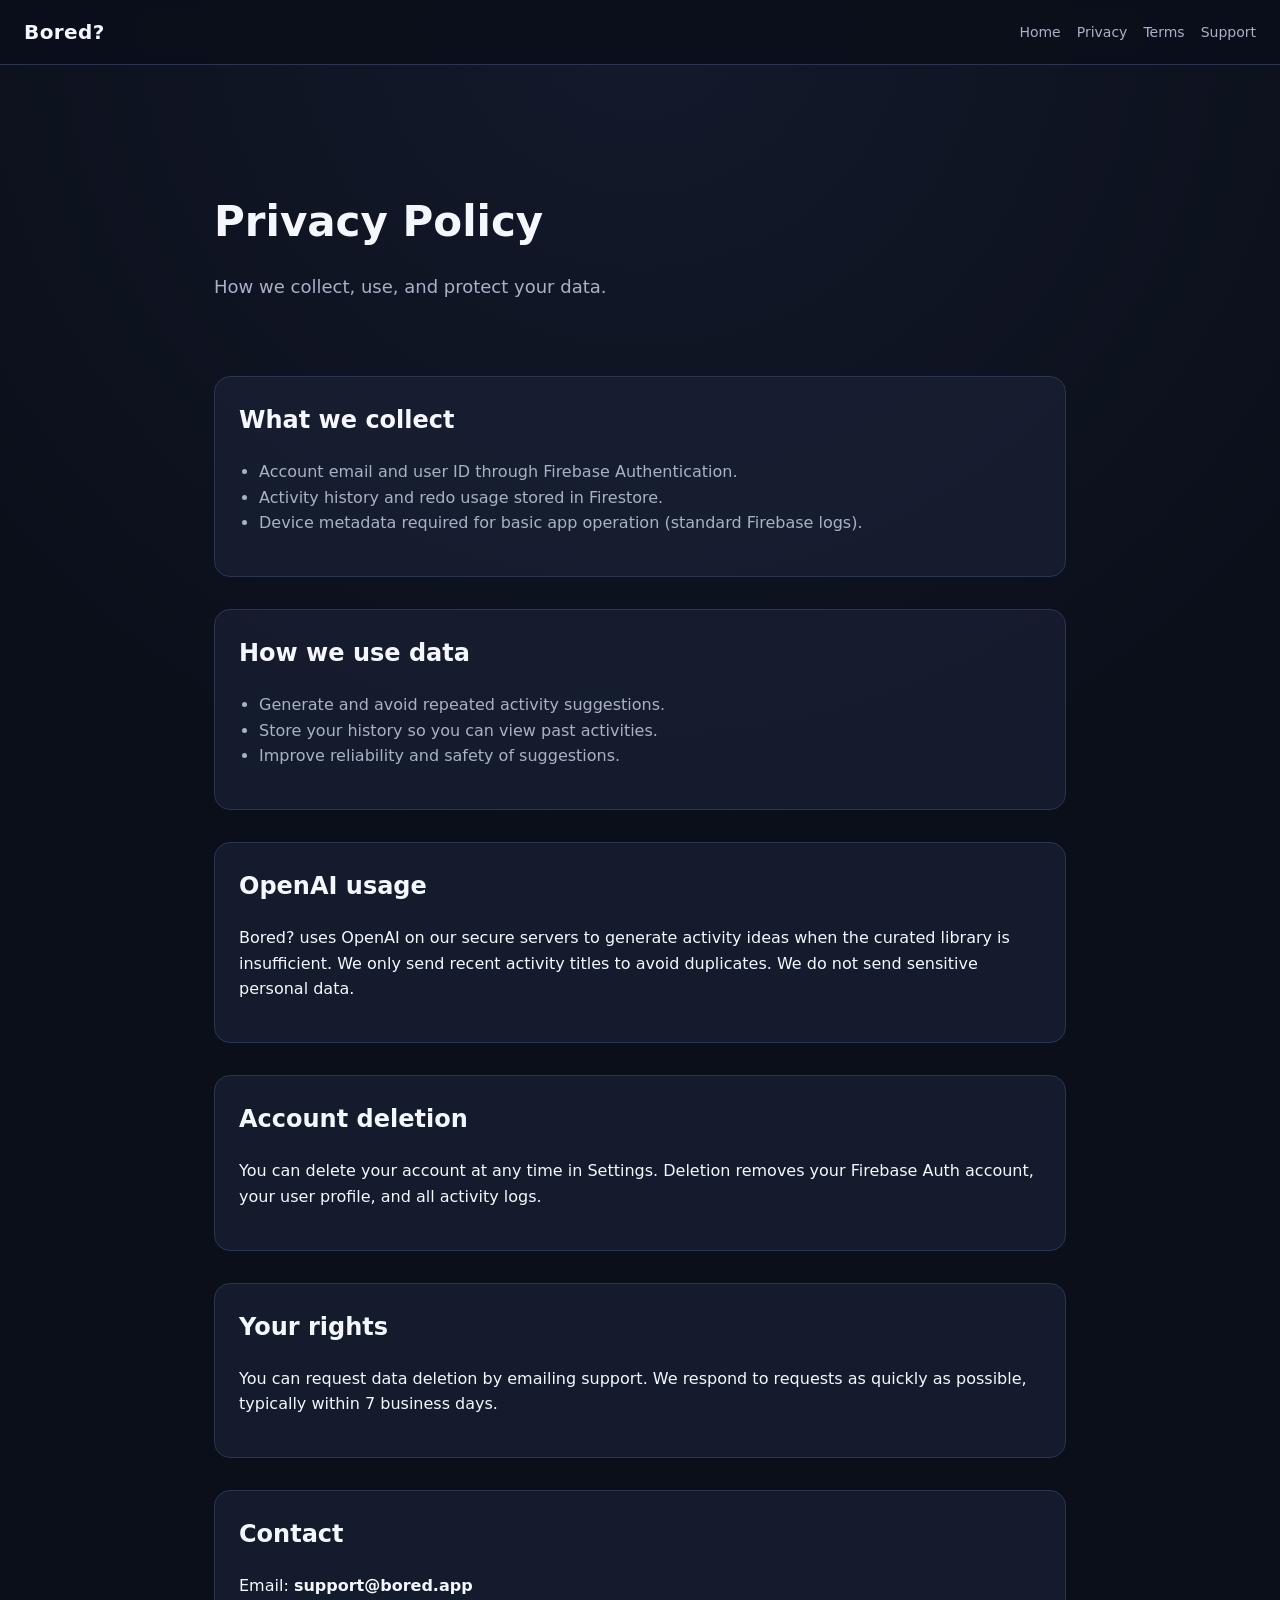
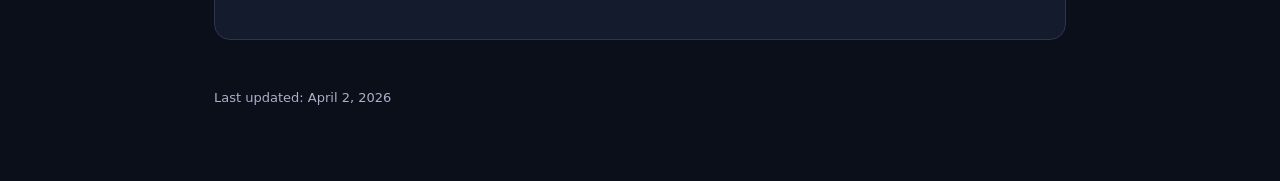
==== privacy.html @ 56349528 "Add Bored legal site" ====
<!DOCTYPE html>
<html lang="en">
<head>
  <meta charset="UTF-8" />
  <meta name="viewport" content="width=device-width, initial-scale=1" />
  <title>Bored? Privacy Policy</title>
  <link rel="stylesheet" href="styles.css" />
</head>
<body>
  <nav class="nav">
    <div class="logo">Bored?</div>
    <div class="nav-links">
      <a href="index.html">Home</a>
      <a href="privacy.html">Privacy</a>
      <a href="terms.html">Terms</a>
      <a href="support.html">Support</a>
    </div>
  </nav>

  <main class="container">
    <section class="hero">
      <h1>Privacy Policy</h1>
      <p>How we collect, use, and protect your data.</p>
    </section>

    <section class="section">
      <h2>What we collect</h2>
      <ul>
        <li>Account email and user ID through Firebase Authentication.</li>
        <li>Activity history and redo usage stored in Firestore.</li>
        <li>Device metadata required for basic app operation (standard Firebase logs).</li>
      </ul>
    </section>

    <section class="section">
      <h2>How we use data</h2>
      <ul>
        <li>Generate and avoid repeated activity suggestions.</li>
        <li>Store your history so you can view past activities.</li>
        <li>Improve reliability and safety of suggestions.</li>
      </ul>
    </section>

    <section class="section">
      <h2>OpenAI usage</h2>
      <p>
        Bored? uses OpenAI on our secure servers to generate activity ideas when
        the curated library is insufficient. We only send recent activity titles
        to avoid duplicates. We do not send sensitive personal data.
      </p>
    </section>

    <section class="section">
      <h2>Account deletion</h2>
      <p>
        You can delete your account at any time in Settings. Deletion removes
        your Firebase Auth account, your user profile, and all activity logs.
      </p>
    </section>

    <section class="section">
      <h2>Your rights</h2>
      <p>
        You can request data deletion by emailing support. We respond to requests
        as quickly as possible, typically within 7 business days.
      </p>
    </section>

    <section class="section">
      <h2>Contact</h2>
      <p>Email: <strong>support@bored.app</strong></p>
    </section>

    <div class="footer">Last updated: April 2, 2026</div>
  </main>
</body>
</html>
---- styles.css ----
:root {
  color-scheme: dark;
  --bg: #0b0f1a;
  --bg-alt: #11162a;
  --card: #1b2339;
  --text: #f5f7ff;
  --muted: #a9b1c7;
  --accent: #7c8dff;
  --border: #2b3550;
}

* {
  box-sizing: border-box;
}

body {
  margin: 0;
  font-family: "SF Pro Text", "SF Pro Display", -apple-system, system-ui, sans-serif;
  background: radial-gradient(circle at top, #141a2c 0%, var(--bg) 45%);
  color: var(--text);
  line-height: 1.6;
}

.container {
  max-width: 900px;
  margin: 0 auto;
  padding: 48px 24px 72px;
}

.nav {
  display: flex;
  justify-content: space-between;
  align-items: center;
  padding: 16px 24px;
  background: rgba(11, 15, 26, 0.9);
  border-bottom: 1px solid var(--border);
  position: sticky;
  top: 0;
  backdrop-filter: blur(8px);
}

.logo {
  font-weight: 700;
  font-size: 20px;
  letter-spacing: 0.4px;
}

.nav-links {
  display: flex;
  gap: 16px;
  font-size: 14px;
}

.nav a {
  color: var(--muted);
  text-decoration: none;
}

.nav a:hover {
  color: var(--text);
}

.hero {
  padding: 40px 0 24px;
}

.hero h1 {
  font-size: 42px;
  margin-bottom: 12px;
}

.hero p {
  color: var(--muted);
  font-size: 18px;
}

.cards {
  display: grid;
  grid-template-columns: repeat(auto-fit, minmax(220px, 1fr));
  gap: 16px;
  margin-top: 32px;
}

.card {
  background: var(--card);
  border: 1px solid var(--border);
  border-radius: 16px;
  padding: 20px;
}

.card h3 {
  margin-top: 0;
  margin-bottom: 8px;
}

.card p {
  color: var(--muted);
  margin: 0 0 12px;
}

.btn {
  display: inline-block;
  padding: 10px 16px;
  border-radius: 12px;
  background: var(--accent);
  color: #0b0f1a;
  font-weight: 600;
  text-decoration: none;
}

.section {
  margin-top: 32px;
  padding: 24px;
  background: rgba(27, 35, 57, 0.6);
  border-radius: 16px;
  border: 1px solid var(--border);
}

.section h2 {
  margin-top: 0;
}

.section ul {
  padding-left: 20px;
  color: var(--muted);
}

.footer {
  margin-top: 48px;
  font-size: 13px;
  color: var(--muted);
}

.link-list {
  display: flex;
  gap: 16px;
  margin-top: 12px;
}

.link-list a {
  color: var(--muted);
  text-decoration: none;
}

@media (max-width: 600px) {
  .hero h1 {
    font-size: 32px;
  }
  .nav {
    flex-direction: column;
    gap: 8px;
  }
}
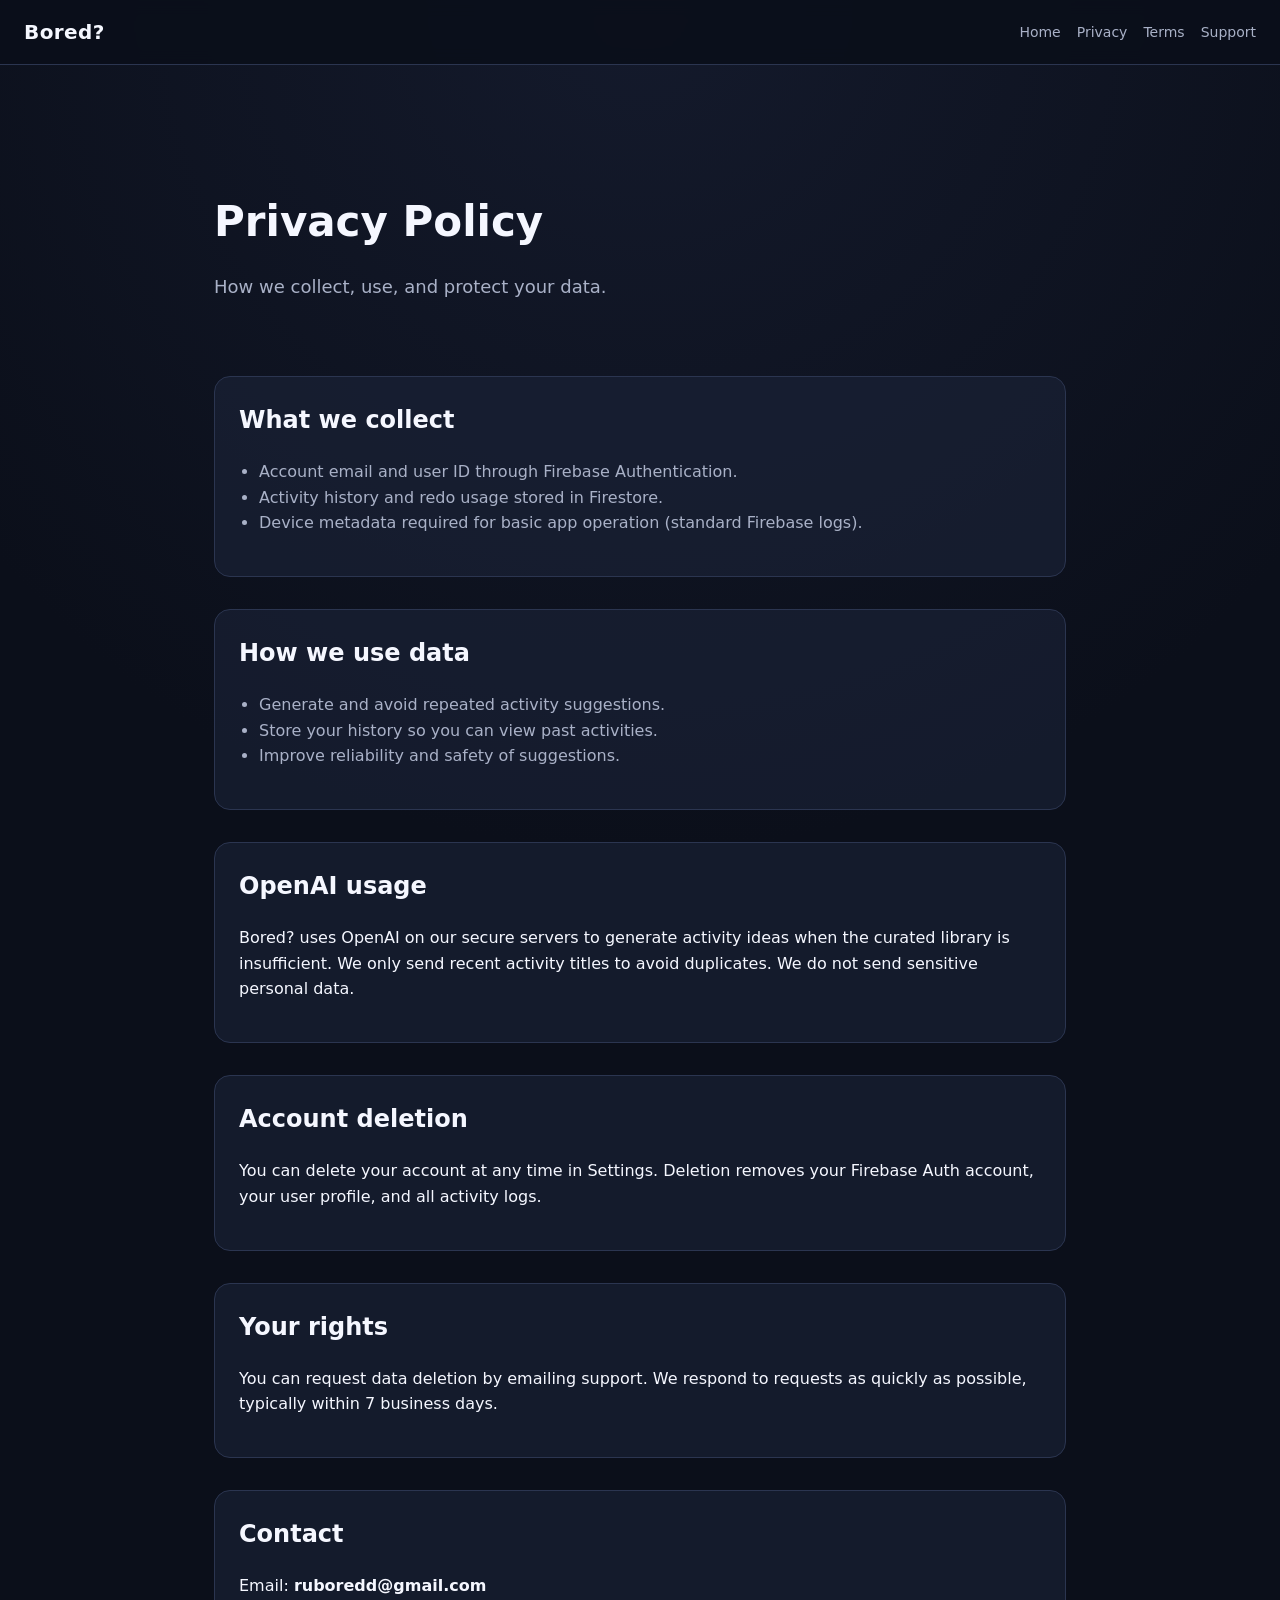
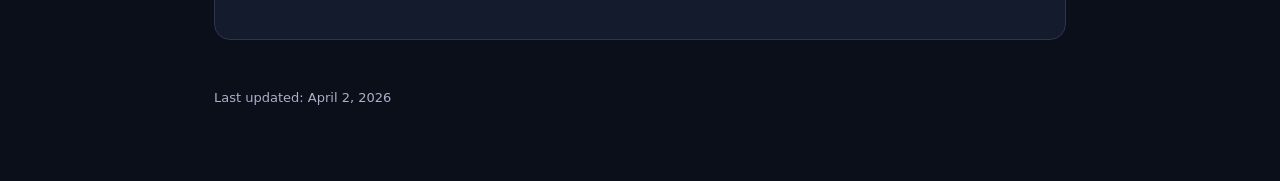
==== commit 863d95df: "Update support email" ====
--- a/privacy.html
+++ b/privacy.html
@@ -68,7 +68,7 @@
 
     <section class="section">
       <h2>Contact</h2>
-      <p>Email: <strong>support@bored.app</strong></p>
+      <p>Email: <strong>ruboredd@gmail.com</strong></p>
     </section>
 
     <div class="footer">Last updated: April 2, 2026</div>
